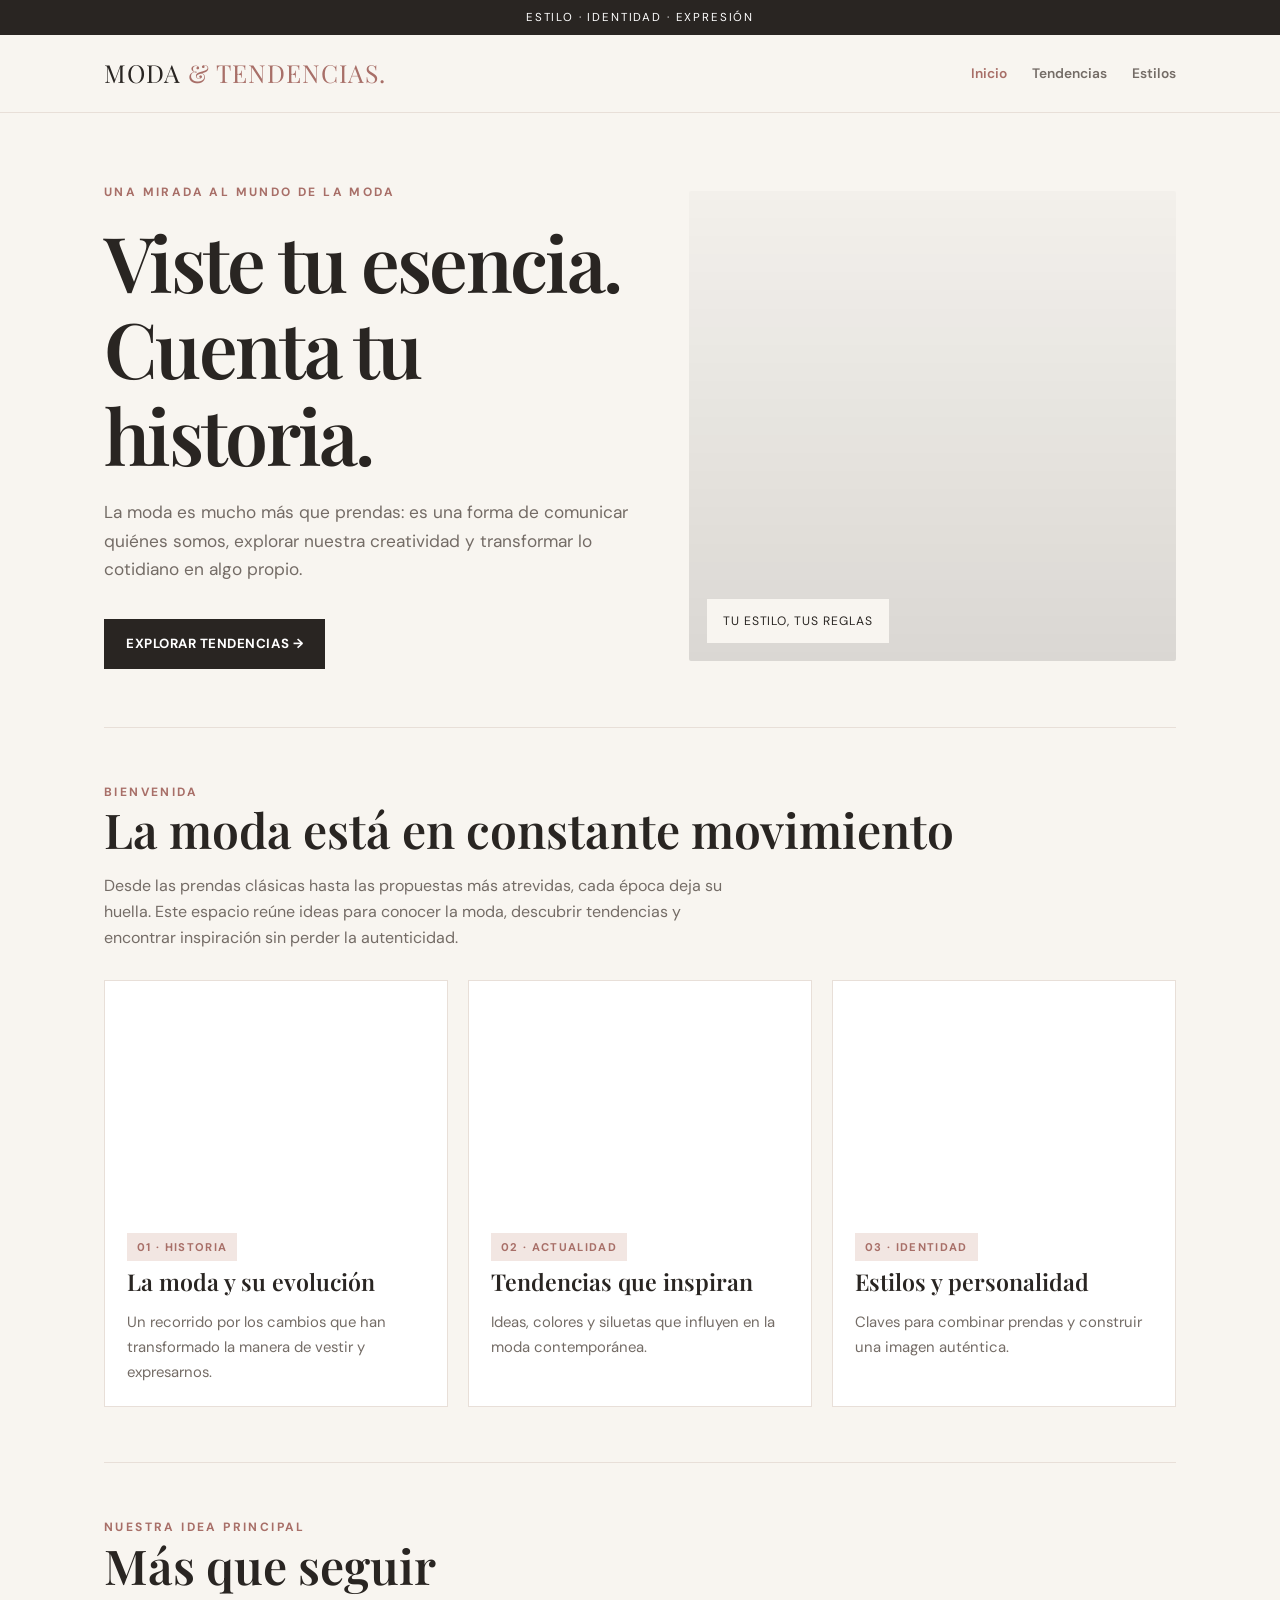
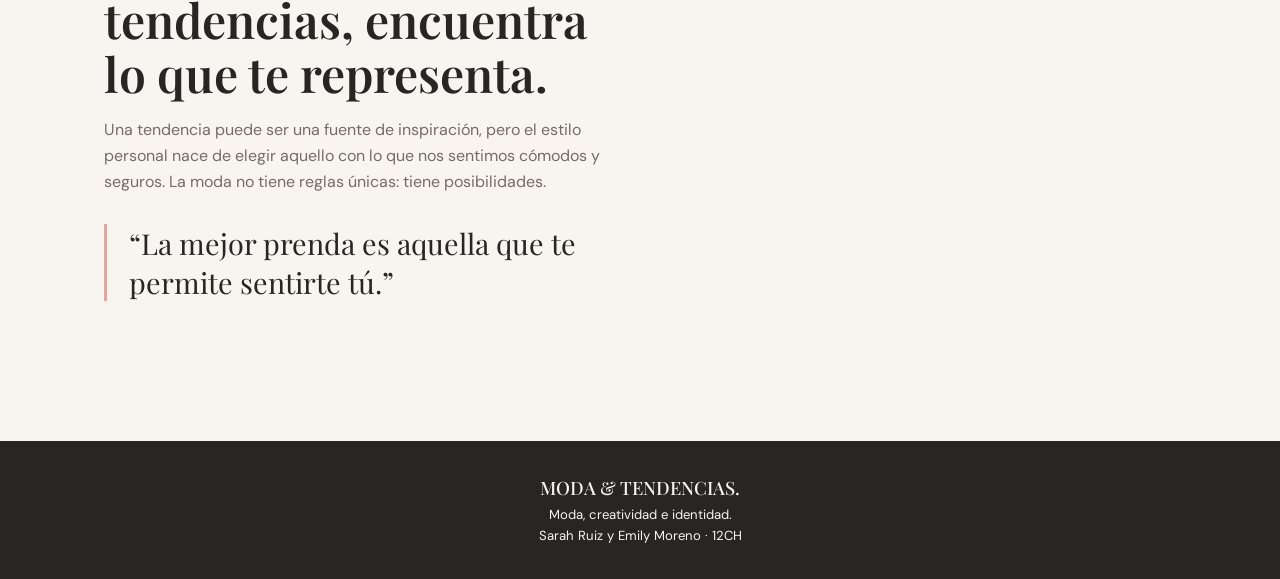
==== index.html @ 17bfaf00 "Add files via upload" ====
<!doctype html>
<html lang="es"><head><meta charset="utf-8"><meta name="viewport" content="width=device-width, initial-scale=1"><title>Maison Mode | Moda y tendencias</title><link rel="stylesheet" href="styles.css"></head>
<body><div class="topbar">ESTILO · IDENTIDAD · EXPRESIÓN</div><header><div class="nav"><a class="brand" href="index.html">MODA <span>&amp; TENDENCIAS.</span></a><nav><a class="active" href="index.html">Inicio</a><a href="tendencias.html">Tendencias</a><a href="estilos.html">Estilos</a></nav></div></header>
<main><section class="hero"><div><div class="eyebrow">Una mirada al mundo de la moda</div><h1>Viste tu esencia. Cuenta tu historia.</h1><p class="lead">La moda es mucho más que prendas: es una forma de comunicar quiénes somos, explorar nuestra creatividad y transformar lo cotidiano en algo propio.</p><a class="button" href="tendencias.html">EXPLORAR TENDENCIAS →</a></div><div class="hero-image"><div class="image-note">Tu estilo, tus reglas</div></div></section>
<section class="section"><div class="eyebrow">Bienvenida</div><h2>La moda está en constante movimiento</h2><p class="section-intro">Desde las prendas clásicas hasta las propuestas más atrevidas, cada época deja su huella. Este espacio reúne ideas para conocer la moda, descubrir tendencias y encontrar inspiración sin perder la autenticidad.</p><div class="cards">
<article class="card"><div class="card-img" style="background-image:url('https://images.unsplash.com/photo-1490481651871-ab68de25d43d?auto=format&fit=crop&w=900&q=85')"></div><div class="card-body"><span class="tag">01 · Historia</span><h3>La moda y su evolución</h3><p>Un recorrido por los cambios que han transformado la manera de vestir y expresarnos.</p></div></article>
<article class="card"><div class="card-img" style="background-image:url('https://images.unsplash.com/photo-1539109136881-3be0616acf4b?auto=format&fit=crop&w=900&q=85')"></div><div class="card-body"><span class="tag">02 · Actualidad</span><h3>Tendencias que inspiran</h3><p>Ideas, colores y siluetas que influyen en la moda contemporánea.</p></div></article>
<article class="card"><div class="card-img" style="background-image:url('https://images.unsplash.com/photo-1483985988355-763728e1935b?auto=format&fit=crop&w=900&q=85')"></div><div class="card-body"><span class="tag">03 · Identidad</span><h3>Estilos y personalidad</h3><p>Claves para combinar prendas y construir una imagen auténtica.</p></div></article></div></section>
<section class="section split"><div><div class="eyebrow">Nuestra idea principal</div><h2>Más que seguir tendencias, encuentra lo que te representa.</h2><p class="section-intro">Una tendencia puede ser una fuente de inspiración, pero el estilo personal nace de elegir aquello con lo que nos sentimos cómodos y seguros. La moda no tiene reglas únicas: tiene posibilidades.</p><p class="quote">“La mejor prenda es aquella que te permite sentirte tú.”</p></div><div class="photo" style="background-image:url('https://images.unsplash.com/photo-1529139574466-a303027c1d8b?auto=format&fit=crop&w=1000&q=85')"></div></section></main>
<footer><strong>MODA &amp; TENDENCIAS.</strong><br>Moda, creatividad e identidad.<br>Sarah Ruiz y Emily Moreno · 12CH</footer></body></html>
---- styles.css ----
@import url('https://fonts.googleapis.com/css2?family=DM+Sans:wght@400;500;600;700&family=Playfair+Display:wght@500;600;700&display=swap');
:root{--ink:#292522;--muted:#746c66;--cream:#f8f5f0;--rose:#d9a9a2;--rose-dark:#a86f68;--line:#e8dfd8;--white:#fff}
*{box-sizing:border-box}html{scroll-behavior:smooth}body{margin:0;background:var(--cream);color:var(--ink);font-family:'DM Sans',sans-serif;line-height:1.65}
a{color:inherit;text-decoration:none}.topbar{background:#292522;color:#fff;text-align:center;padding:8px 15px;font-size:.72rem;letter-spacing:.16em;text-transform:uppercase}
header{background:rgba(248,245,240,.96);border-bottom:1px solid var(--line);position:sticky;top:0;z-index:10}
.nav{max-width:1120px;margin:auto;padding:18px 24px;display:flex;align-items:center;justify-content:space-between;gap:20px}
.brand{font-family:'Playfair Display',serif;font-size:1.55rem;letter-spacing:.04em}.brand span{color:var(--rose-dark)}
nav{display:flex;gap:25px;flex-wrap:wrap}nav a{font-size:.86rem;color:var(--muted);font-weight:600}nav a:hover,nav a.active{color:var(--rose-dark)}
main{max-width:1120px;margin:auto;padding:0 24px}.hero{display:grid;grid-template-columns:1.05fr .95fr;gap:46px;align-items:center;padding:70px 0 58px}
.eyebrow{color:var(--rose-dark);font-size:.75rem;letter-spacing:.2em;text-transform:uppercase;font-weight:700}
h1,h2,h3{font-family:'Playfair Display',serif;line-height:1.13;font-weight:600}h1{font-size:clamp(2.7rem,6vw,5.2rem);margin:15px 0 20px;letter-spacing:-.035em}h2{font-size:clamp(2rem,4vw,3rem);margin:0 0 16px}h3{font-size:1.45rem;margin:0 0 10px}
.lead{font-size:1.08rem;color:var(--muted);max-width:550px}.button{display:inline-block;background:var(--ink);color:#fff;padding:13px 21px;margin-top:18px;font-size:.83rem;font-weight:700;letter-spacing:.04em;border:1px solid var(--ink);transition:.2s}.button:hover{background:var(--rose-dark);border-color:var(--rose-dark)}
.hero-image{min-height:470px;background:linear-gradient(180deg,rgba(0,0,0,.02),rgba(0,0,0,.12)),url('https://images.unsplash.com/photo-1483985988355-763728e1935b?auto=format&fit=crop&w=1200&q=85') center/cover;border-radius:2px;position:relative}
.image-note{position:absolute;bottom:18px;left:18px;background:var(--cream);padding:12px 16px;font-size:.76rem;letter-spacing:.08em;text-transform:uppercase}
.section{padding:55px 0;border-top:1px solid var(--line)}.section-intro{max-width:650px;color:var(--muted);margin-bottom:28px}
.cards{display:grid;grid-template-columns:repeat(3,1fr);gap:20px}.card{background:var(--white);border:1px solid var(--line)}.card-img{height:230px;background-position:center;background-size:cover}.card-body{padding:22px}.card p{color:var(--muted);font-size:.93rem;margin-bottom:0}
.split{display:grid;grid-template-columns:1fr 1fr;gap:40px;align-items:center}.photo{min-height:360px;background-position:center;background-size:cover}.quote{font-family:'Playfair Display',serif;font-size:1.8rem;line-height:1.35;border-left:3px solid var(--rose);padding-left:22px;margin:25px 0}
.tag{display:inline-block;color:var(--rose-dark);background:#f2e6e2;padding:5px 10px;font-size:.7rem;text-transform:uppercase;letter-spacing:.12em;font-weight:700;margin:0 6px 8px 0}
.list{padding-left:20px;color:var(--muted)}.list li{margin:9px 0}
footer{margin-top:60px;background:var(--ink);color:#f8f5f0;padding:32px 24px;text-align:center;font-size:.82rem}footer strong{font-family:'Playfair Display',serif;font-size:1.15rem;font-weight:500}
.page-head{padding:65px 0 38px;max-width:780px}.page-head h1{font-size:clamp(2.5rem,5vw,4.3rem)}
.number{font-family:'Playfair Display',serif;color:var(--rose);font-size:2.2rem}
.note{background:#f0e7e1;padding:20px 23px;border-left:3px solid var(--rose-dark);color:#5f5550}
@media(max-width:760px){.nav{align-items:flex-start;flex-direction:column}.nav nav{gap:14px}.hero,.split{grid-template-columns:1fr}.hero{padding-top:42px;gap:25px}.hero-image{min-height:360px}.cards{grid-template-columns:1fr}.card-img{height:260px}.section{padding:40px 0}main{padding:0 18px}}
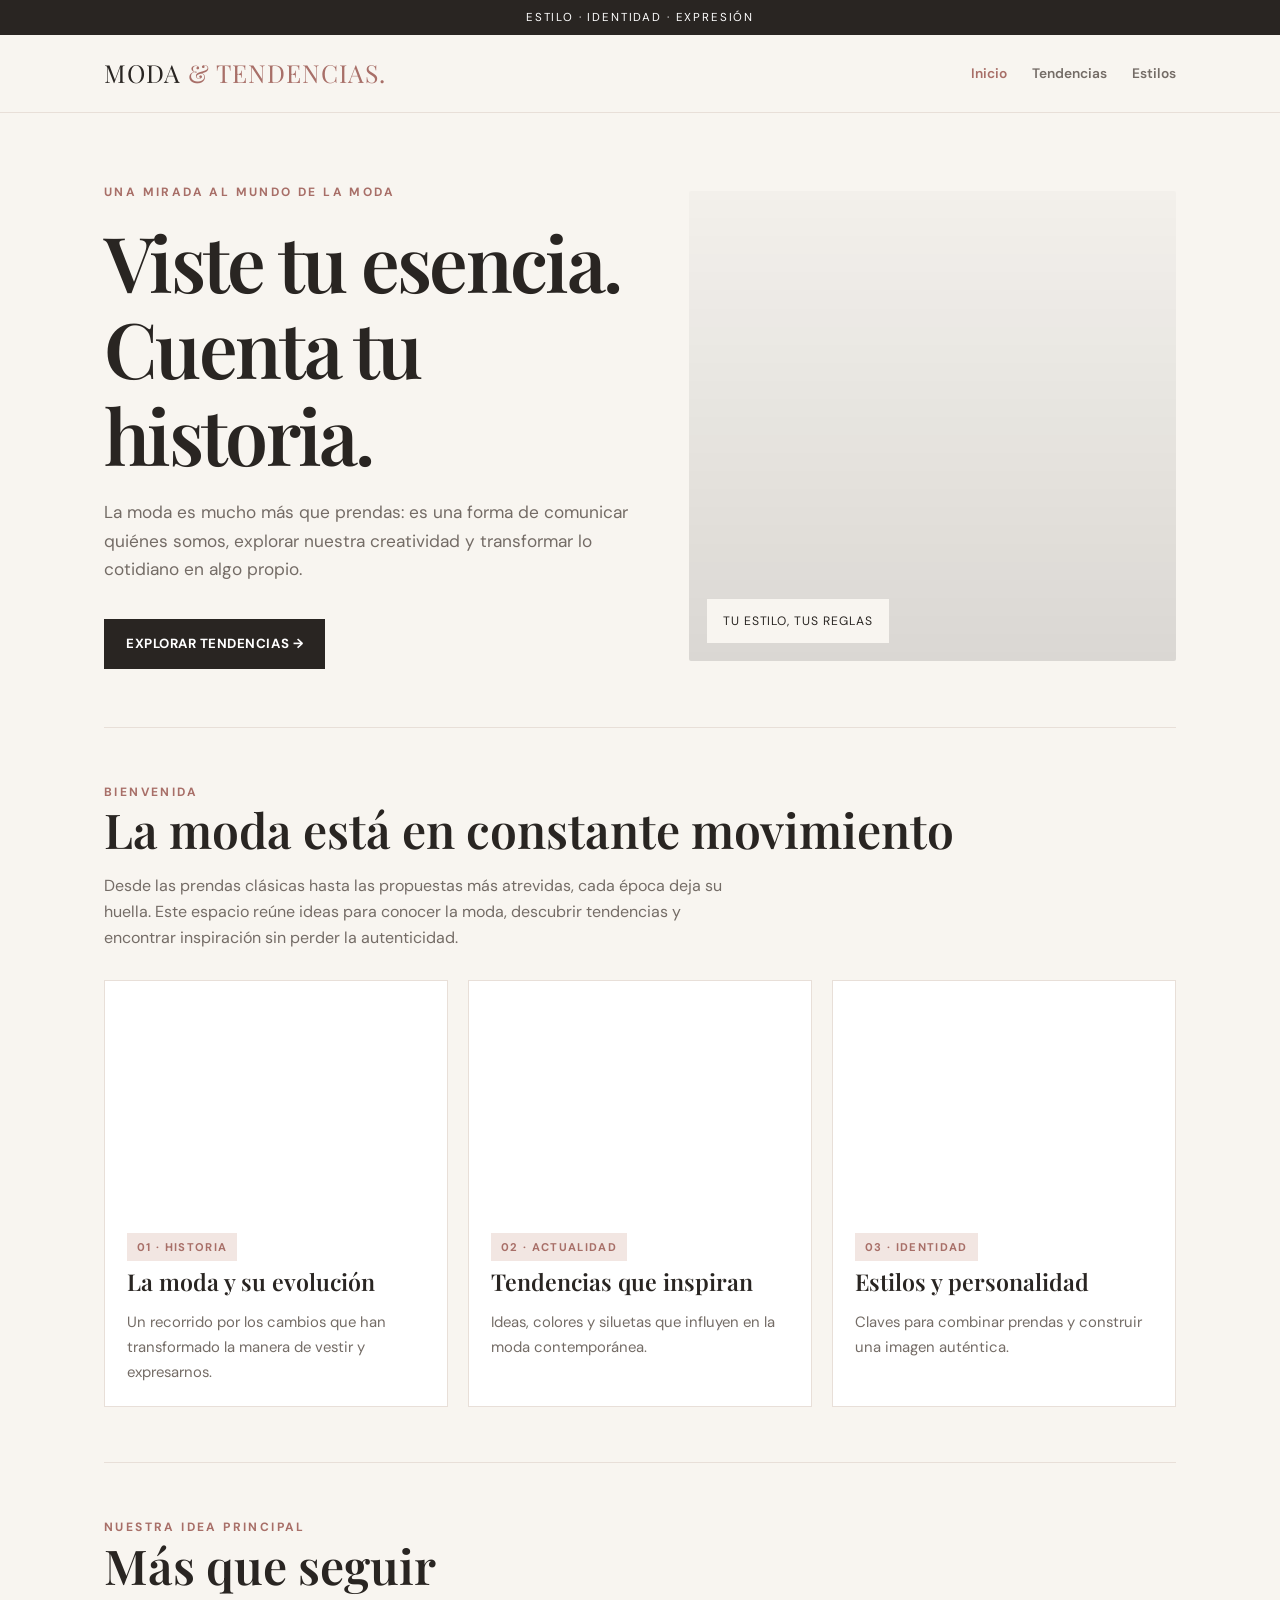
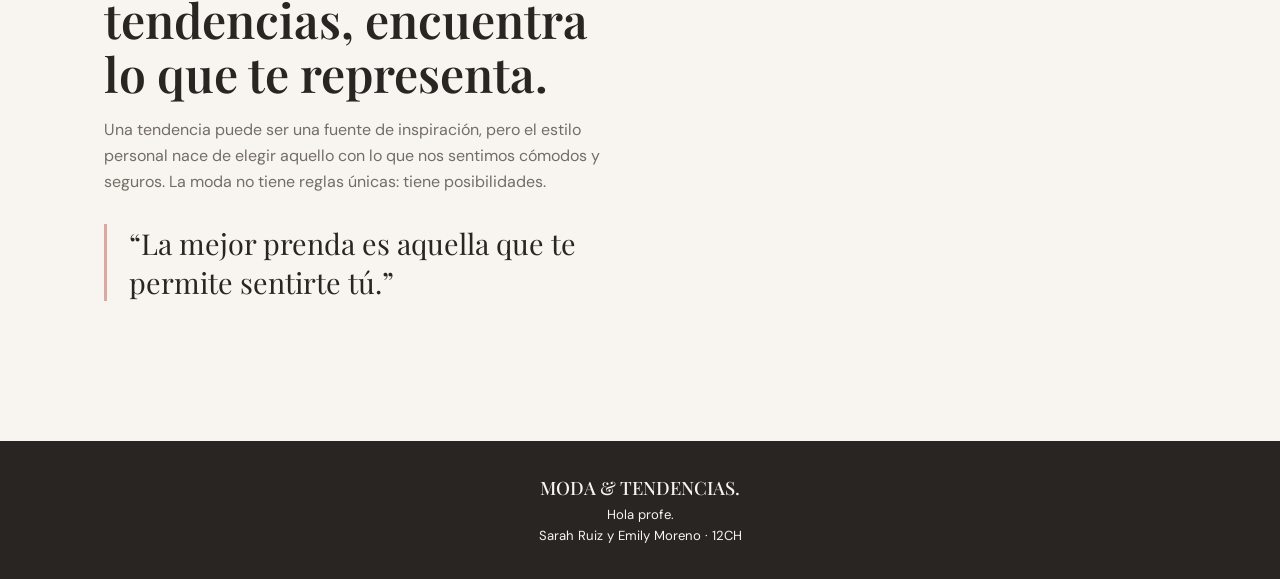
==== commit 3cd1137c: "Update footer greeting in index.html Changed footer text to greet the teacher." ====
--- a/index.html
+++ b/index.html
@@ -7,4 +7,4 @@
 <article class="card"><div class="card-img" style="background-image:url('https://images.unsplash.com/photo-1539109136881-3be0616acf4b?auto=format&fit=crop&w=900&q=85')"></div><div class="card-body"><span class="tag">02 · Actualidad</span><h3>Tendencias que inspiran</h3><p>Ideas, colores y siluetas que influyen en la moda contemporánea.</p></div></article>
 <article class="card"><div class="card-img" style="background-image:url('https://images.unsplash.com/photo-1483985988355-763728e1935b?auto=format&fit=crop&w=900&q=85')"></div><div class="card-body"><span class="tag">03 · Identidad</span><h3>Estilos y personalidad</h3><p>Claves para combinar prendas y construir una imagen auténtica.</p></div></article></div></section>
 <section class="section split"><div><div class="eyebrow">Nuestra idea principal</div><h2>Más que seguir tendencias, encuentra lo que te representa.</h2><p class="section-intro">Una tendencia puede ser una fuente de inspiración, pero el estilo personal nace de elegir aquello con lo que nos sentimos cómodos y seguros. La moda no tiene reglas únicas: tiene posibilidades.</p><p class="quote">“La mejor prenda es aquella que te permite sentirte tú.”</p></div><div class="photo" style="background-image:url('https://images.unsplash.com/photo-1529139574466-a303027c1d8b?auto=format&fit=crop&w=1000&q=85')"></div></section></main>
-<footer><strong>MODA &amp; TENDENCIAS.</strong><br>Moda, creatividad e identidad.<br>Sarah Ruiz y Emily Moreno · 12CH</footer></body></html>+<footer><strong>MODA &amp; TENDENCIAS.</strong><br>Hola profe.<br>Sarah Ruiz y Emily Moreno · 12CH</footer></body></html>
